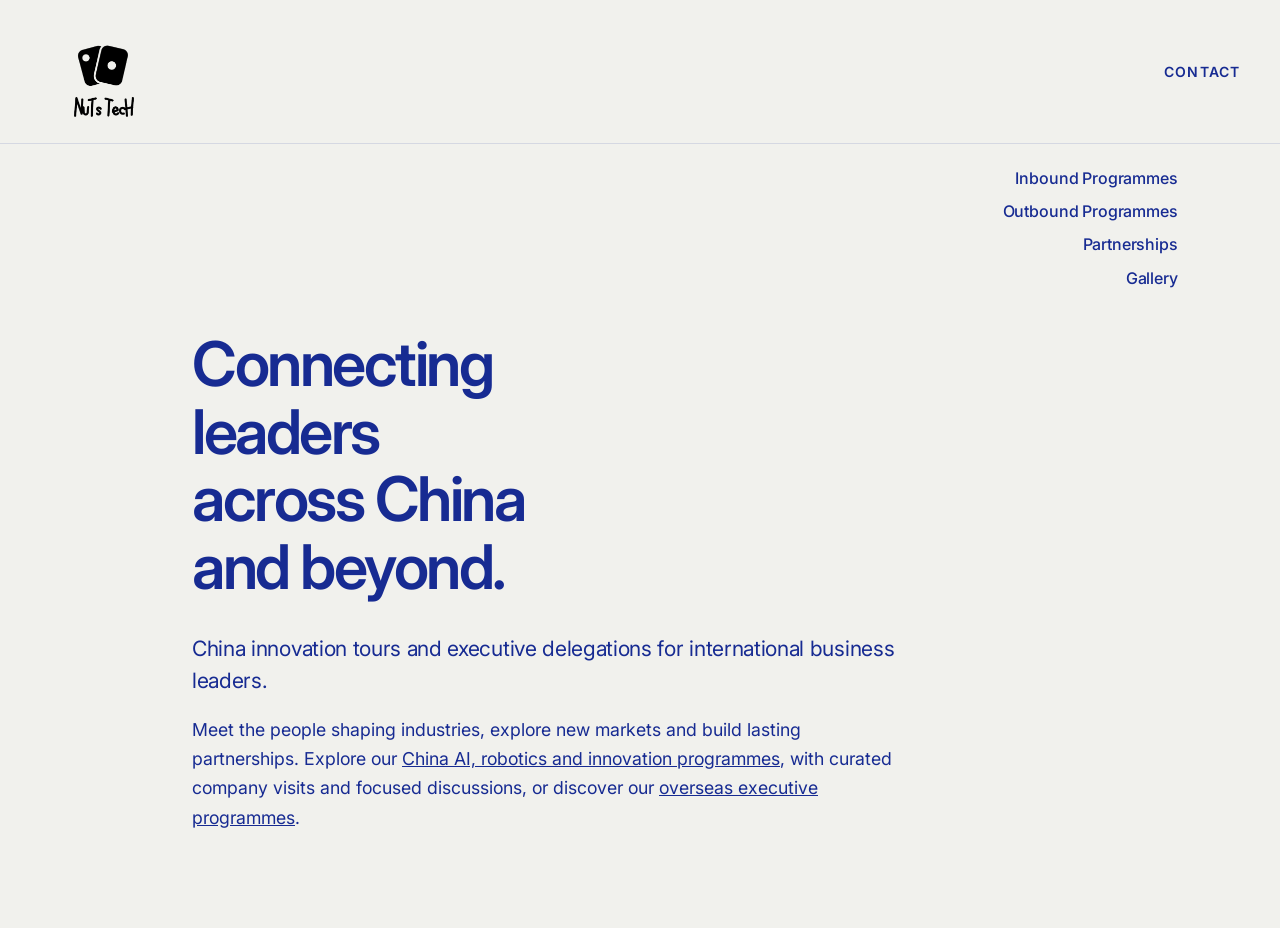
==== index.html @ b1cf5e34 "Update index.html Update contact email" ====
<!doctype html>
<html lang="en">
<head>
<meta charset="UTF-8" />
<meta name="viewport" content="width=device-width, initial-scale=1.0" />
<title>China Innovation Tours &amp; Executive Delegations | Nuts Tech</title>
<meta name="description" content="Explore China innovation tours for international executives, with AI and robotics company visits, business delegations and cross-border partnerships." />
<link rel="canonical" href="https://nutstech.io/">
<meta property="og:type" content="website">
<meta property="og:site_name" content="Nuts Tech">
<meta property="og:title" content="China Innovation Tours &amp; Executive Delegations | Nuts Tech">
<meta property="og:description" content="China innovation tours and executive delegations with company visits, AI and robotics insights, and cross-border connections.">
<meta property="og:url" content="https://nutstech.io/">
<meta property="og:image" content="https://nutstech.io/images/gallery-optimized/deep-robotics-showroom-1200.jpg">
<meta property="og:image:alt" content="Executive delegation visiting a robotics showroom in China">
<meta name="twitter:card" content="summary_large_image">
<script type="application/ld+json">
{
  "@context": "https://schema.org",
  "@graph": [
    {
      "@type": "Organization",
      "@id": "https://nutstech.io/#organization",
      "name": "Nuts Tech",
      "url": "https://nutstech.io/",
      "logo": "https://nutstech.io/nuts-tech-logo.png",
      "email": "contact@nutstech.io"
    },
    {
      "@type": "WebSite",
      "@id": "https://nutstech.io/#website",
      "url": "https://nutstech.io/",
      "name": "Nuts Tech",
      "publisher": { "@id": "https://nutstech.io/#organization" },
      "inLanguage": "en"
    }
  ]
}
</script>
<link rel="preconnect" href="https://fonts.googleapis.com">
<link rel="preconnect" href="https://fonts.gstatic.com" crossorigin>
<link href="https://fonts.googleapis.com/css2?family=Inter:wght@400;500;600;700&display=swap" rel="stylesheet">
<style>
:root {
  --ground: #f1f1ed;
  --blue: #172b92;
  --accent: #1597ff;
  --line: rgba(23, 43, 146, .72);
  --soft-line: rgba(23, 43, 146, .16);
  --content-left: clamp(7rem, 15.8vw, 12rem);
  --content-right: clamp(3rem, 8vw, 7.5rem);
  --page-max: 1440px;
}
* { box-sizing: border-box; }
html { scroll-behavior: smooth; background: var(--ground); }
body {
  margin: 0;
  min-height: 100vh;
  background: var(--ground);
  color: var(--blue);
  font-family: 'Inter', Arial, sans-serif;
  -webkit-font-smoothing: antialiased;
  text-rendering: optimizeLegibility;
}
a { color: inherit; }
button, input, textarea, select { font: inherit; }
::selection { background: rgba(21,151,255,.2); }

.site-chrome {
  position: fixed;
  inset: 0 0 auto 0;
  z-index: 50;
  pointer-events: none;
}
.logo {
  position: fixed;
  top: 2.05rem;
  left: 1.55rem;
  pointer-events: auto;
  display: block;
}
.logo img {
  width: 92px;
  height: 92px;
  object-fit: contain;
  display: block;
}
.top-link {
  position: fixed;
  top: 4.7rem;
  right: var(--content-right);
  pointer-events: auto;
  text-decoration: none;
  text-transform: uppercase;
  font-size: 1.02rem;
  font-weight: 400;
  letter-spacing: -.015em;
  transition: color .2s ease, opacity .2s ease;
}
.top-link:hover { color: var(--accent); }

.page {
  min-height: 100svh;
  max-width: var(--page-max);
  margin: 0 auto;
  padding: 9.15rem var(--content-right) 4.75rem var(--content-left);
  position: relative;
  display: flex;
  flex-direction: column;
}
.eyebrow,
.section-label {
  text-transform: uppercase;
  font-weight: 700;
  letter-spacing: .30em;
}
.eyebrow {
  margin: 3.55rem 0 3.1rem;
  font-size: clamp(.95rem, 1.32vw, 1.3rem);
}
.section-label {
  margin: 3.2rem 0 3.5rem;
  font-size: clamp(.93rem, 1.15vw, 1.18rem);
}
.hero h1,
.page-title {
  margin: 0;
  color: var(--blue);
  font-weight: 700;
  letter-spacing: -.045em;
  line-height: 1.06;
}
.hero h1 {
  max-width: 525px;
  font-size: clamp(2.65rem, 4.6vw, 4.65rem);
}
.page-title {
  max-width: 680px;
  font-size: clamp(2.55rem, 4.25vw, 4.45rem);
}
.hero-copy {
  margin-top: 3.05rem;
  max-width: 800px;
}
.hero-copy .lead {
  margin: 0 0 1.75rem;
  font-size: clamp(1.03rem, 1.47vw, 1.48rem);
  line-height: 1.35;
  font-weight: 400;
}
.hero-copy .sub {
  margin: 0;
  max-width: 790px;
  font-size: clamp(.94rem, 1.13vw, 1.14rem);
  line-height: 1.34;
  font-weight: 500;
}
.hero-nav,
.page-nav {
  margin-top: auto;
  align-self: flex-end;
  display: flex;
  flex-direction: column;
  align-items: flex-end;
  gap: .72rem;
  padding-top: 3.8rem;
  font-size: clamp(1.02rem, 1.38vw, 1.38rem);
  font-style: italic;
  font-weight: 400;
  text-transform: uppercase;
}
.hero-nav a,
.page-nav a {
  text-decoration: none;
  transition: color .18s ease, transform .18s ease;
}
.hero-nav a:hover,
.hero-nav a.active,
.page-nav a:hover,
.page-nav a.active {
  color: var(--accent);
}
.hero-nav a:hover,
.page-nav a:hover { transform: translateX(-3px); }

.home-body { padding-top: 2.6rem; }
.home-body .intro-grid {
  width: min(940px, 100%);
  display: grid;
  grid-template-columns: 1.05fr .95fr;
  gap: 5.2rem;
  padding: 4.5rem 0 5.2rem;
  border-top: 1px solid var(--soft-line);
}
.home-body h2 {
  margin: 0;
  font-size: clamp(2rem, 3vw, 3.2rem);
  line-height: 1.08;
  letter-spacing: -.04em;
}
.home-body p {
  margin: 0;
  font-size: 1.06rem;
  line-height: 1.6;
  font-weight: 400;
}
.city-grid,
.steps-grid {
  display: grid;
  grid-template-columns: repeat(2, minmax(0, 1fr));
  gap: 3rem 5rem;
  width: min(920px, 100%);
  padding-top: .8rem;
}
.city-grid h3,
.steps-grid h3 {
  margin: 0 0 .5rem;
  font-size: 1.32rem;
}
.city-grid p,
.steps-grid p {
  margin: 0;
  font-size: 1rem;
  line-height: 1.48;
  font-weight: 400;
}
.step-num {
  display: block;
  margin-bottom: .78rem;
  font-size: .82rem;
  letter-spacing: .17em;
}

.landing-intro {
  margin: 2.75rem 0 4.35rem;
  max-width: 770px;
  font-size: 1.13rem;
  line-height: 1.5;
  font-weight: 400;
}
.programme-list {
  width: min(940px, 100%);
  margin-top: 1rem;
}
.programme-row {
  padding: 2.05rem 0 2.5rem;
  border-bottom: 1px solid var(--line);
}
.programme-row:first-child { padding-top: 0; }
.programme-head {
  display: grid;
  grid-template-columns: minmax(290px, 1fr) 1.72fr;
  gap: 2.5rem;
  align-items: baseline;
}
.programme-name,
.programme-meta {
  margin: 0;
  font-size: clamp(.98rem, 1.28vw, 1.28rem);
  line-height: 1.25;
}
.programme-name { font-weight: 700; }
.programme-meta { font-weight: 400; }
.programme-desc {
  margin: 1.95rem 0 0;
  max-width: 920px;
  font-size: clamp(.96rem, 1.18vw, 1.14rem);
  line-height: 1.38;
  font-weight: 400;
}
.pricing {
  width: min(940px, 100%);
  text-align: center;
  margin: 2.55rem 0 0;
  font-size: .91rem;
  line-height: 1.45;
  font-weight: 400;
}
.split {
  display: grid;
  grid-template-columns: 1fr 1fr;
  gap: 5.2rem;
  width: min(980px, 100%);
  margin-top: 1.05rem;
}
.split-card {
  padding-top: 1.65rem;
  border-top: 1px solid var(--line);
}
.split-card h3 { margin: 0 0 .8rem; font-size: 1.31rem; }
.split-card p { margin: 0; font-size: 1.03rem; line-height: 1.56; font-weight: 400; }
.subsection { margin-top: 4.7rem; width: min(980px, 100%); }
.subsection h2 {
  margin: 0 0 1.9rem;
  font-size: clamp(1.75rem, 2.5vw, 2.7rem);
  line-height: 1.1;
  letter-spacing: -.035em;
}

/* Contact */
.contact-page { padding-bottom: 3.2rem; }
.contact-title-wrap {
  width: min(900px, 100%);
  margin: 2.4rem auto 0;
  text-align: center;
}
.contact-title-wrap .section-label { margin: 0 0 2.2rem; }
.contact-title-wrap .page-title {
  max-width: 800px;
  margin: 0 auto;
  font-size: clamp(2.45rem, 4vw, 4.2rem);
}
.contact-title-wrap .contact-kicker {
  max-width: 650px;
  margin: 1.7rem auto 0;
  font-size: 1.03rem;
  line-height: 1.55;
  font-weight: 400;
}
.contact-panel {
  width: min(980px, 100%);
  margin: 4.15rem auto 0;
  padding: 2.4rem 0 2.6rem;
  border-top: 1px solid var(--line);
  border-bottom: 1px solid var(--line);
  display: grid;
  grid-template-columns: .72fr 1.28fr;
  gap: 5rem;
}
.contact-details {
  display: flex;
  flex-direction: column;
  justify-content: space-between;
  min-height: 100%;
}
.contact-details .detail-block + .detail-block { margin-top: 2rem; }
.detail-label {
  display: block;
  margin-bottom: .55rem;
  font-size: .72rem;
  letter-spacing: .16em;
  text-transform: uppercase;
  opacity: .74;
}
.contact-details a,
.contact-details p {
  margin: 0;
  font-size: 1.02rem;
  line-height: 1.55;
  font-weight: 400;
}
.contact-details a {
  width: fit-content;
  text-decoration: none;
  border-bottom: 1px solid currentColor;
}
.contact-details a:hover { color: var(--accent); }
.response-note {
  margin-top: 2.1rem !important;
  max-width: 285px;
  font-size: .88rem !important;
  opacity: .78;
}
.contact-form { width: 100%; }
.contact-form-grid {
  display: grid;
  grid-template-columns: 1fr 1fr;
  column-gap: 2.15rem;
  row-gap: 1.5rem;
}
.field.full { grid-column: 1 / -1; }
label {
  display: block;
  margin-bottom: .44rem;
  font-size: .72rem;
  letter-spacing: .15em;
  text-transform: uppercase;
  font-weight: 500;
}
input,
textarea {
  width: 100%;
  padding: .58rem 0 .72rem;
  border: 0;
  border-bottom: 1px solid rgba(23,43,146,.46);
  border-radius: 0;
  background: transparent;
  color: var(--blue);
  font-size: .98rem;
  font-weight: 400;
  outline: none;
  appearance: none;
}
textarea { min-height: 84px; resize: vertical; line-height: 1.48; }
input::placeholder,
textarea::placeholder { color: rgba(23,43,146,.45); }
input:focus,
textarea:focus { border-bottom-color: var(--blue); }
.form-footer {
  margin-top: 1.6rem;
  display: flex;
  align-items: center;
  justify-content: space-between;
  gap: 1rem;
}
.submit-btn {
  width: fit-content;
  padding: .76rem 1.42rem;
  border: 1px solid var(--blue);
  background: var(--blue);
  color: var(--ground);
  font-size: .79rem;
  letter-spacing: .12em;
  text-transform: uppercase;
  cursor: pointer;
  transition: background .18s ease, color .18s ease;
}
.submit-btn:hover { background: transparent; color: var(--blue); }
.form-note {
  margin: 0;
  max-width: 300px;
  text-align: right;
  font-size: .76rem;
  line-height: 1.4;
  font-weight: 400;
  opacity: .7;
}
.form-status {
  min-height: 1.3rem;
  margin: 1rem 0 0;
  font-size: .85rem;
  line-height: 1.45;
  font-weight: 400;
}
.form-status.success { color: var(--blue); }
.form-status.error { color: #7b1f1f; }
.hp-field { position: absolute !important; left: -9999px !important; }
.contact-page .page-nav { margin-top: 2.9rem; }

.thanks-page {
  align-items: flex-start;
  justify-content: center;
}
.thanks-page .page-title { max-width: 620px; }
.thanks-page p { max-width: 600px; font-size: 1.05rem; line-height: 1.6; font-weight: 400; }
.back-link { display: inline-block; margin-top: 2rem; text-decoration: none; border-bottom: 1px solid currentColor; }

footer {
  max-width: var(--page-max);
  margin: 0 auto;
  padding: 2rem var(--content-right) 2.4rem var(--content-left);
  display: flex;
  justify-content: space-between;
  gap: 2rem;
  font-size: .76rem;
  font-weight: 400;
  border-top: 1px solid var(--soft-line);
}

@media (max-width: 820px) {
  :root { --content-left: 2rem; --content-right: 2rem; }
  .logo { top: 1rem; left: .9rem; }
  .logo img { width: 72px; height: 72px; }
  .top-link { top: 2.15rem; right: 1.35rem; font-size: .88rem; }
  .page { padding-top: 7.2rem; padding-bottom: 3rem; }
  .hero { min-height: 100svh; }
  .eyebrow { margin-top: 2.1rem; margin-bottom: 1.9rem; letter-spacing: .19em; }
  .section-label { letter-spacing: .19em; margin-top: 2.2rem; }
  .hero h1,
  .page-title { max-width: 95%; }
  .hero-copy { margin-top: 2.25rem; }
  .hero-nav,
  .page-nav { font-size: .98rem; padding-top: 2.8rem; gap: .62rem; }
  .home-body .intro-grid,
  .split,
  .contact-panel,
  .contact-form-grid { grid-template-columns: 1fr; gap: 2.6rem; }
  .city-grid,
  .steps-grid { grid-template-columns: 1fr; gap: 2.25rem; }
  .programme-head { grid-template-columns: 1fr; gap: .42rem; }
  .programme-desc { margin-top: 1.2rem; }
  .landing-intro { margin-top: 2.2rem; }
  .contact-title-wrap { margin-top: 1.3rem; text-align: left; }
  .contact-title-wrap .section-label,
  .contact-title-wrap .page-title,
  .contact-title-wrap .contact-kicker { margin-left: 0; margin-right: 0; }
  .contact-panel { margin-top: 3rem; padding-top: 2rem; gap: 3rem; }
  .field.full { grid-column: auto; }
  .form-footer { align-items: flex-start; flex-direction: column; }
  .form-note { text-align: left; }
  footer { padding-left: 2rem; padding-right: 2rem; flex-direction: column; }
}

/* --- Shared persistent navigation --- */
.site-chrome {
  position: fixed !important;
  inset: 0 0 auto 0 !important;
  z-index: 100 !important;
  pointer-events: none !important;
}
.logo,
.top-link {
  position: fixed !important;
  z-index: 101 !important;
  pointer-events: auto !important;
}
.logo { top: 2.05rem !important; left: 1.55rem !important; }
.top-link { top: 4.7rem !important; right: var(--content-right) !important; }

.home-back {
  position: fixed;
  left: 1.55rem;
  bottom: calc(1.45rem + env(safe-area-inset-bottom));
  z-index: 105;
  width: 46px;
  height: 46px;
  display: inline-flex;
  align-items: center;
  justify-content: center;
  color: var(--blue);
  text-decoration: none;
  font-size: 2rem;
  line-height: 1;
  font-weight: 400;
  transition: color .18s ease, transform .18s ease;
}
.home-back:hover {
  color: var(--accent);
  transform: translateX(-3px);
}
.home-back:focus-visible,
.logo:focus-visible,
.top-link:focus-visible {
  outline: 2px solid var(--accent);
  outline-offset: 4px;
}

/* Homepage programme links replace the old bottom-right menu. */
.programme-index {
  width: min(920px, 100%);
  display: grid;
  grid-template-columns: repeat(3, minmax(0, 1fr));
  gap: 2.2rem 3rem;
  margin: .9rem 0 5.4rem;
}
.programme-index a {
  display: block;
  padding-top: 1.15rem;
  border-top: 1px solid var(--line);
  color: var(--blue);
  text-decoration: none;
  transition: color .18s ease, transform .18s ease;
}
.programme-index a:hover {
  color: var(--accent);
  transform: translateY(-2px);
}
.programme-index h3 {
  margin: 0 0 .55rem;
  font-size: 1.18rem;
  line-height: 1.25;
}
.programme-index p {
  margin: 0;
  font-size: .93rem;
  line-height: 1.5;
}

/* Outbound page: compact editorial programme list matching the supplied reference. */
.outbound-list-page {
  min-height: 100svh;
  justify-content: center;
  padding-top: 8.8rem;
  padding-bottom: 5.2rem;
}
.outbound-list-page .programme-list {
  width: min(940px, 100%);
  margin: 0;
}
.outbound-list-page .pricing {
  margin-top: 2.35rem;
}

@media (max-width: 820px) {
  .logo { top: 1rem !important; left: .9rem !important; }
  .top-link { top: 2.15rem !important; right: 1.35rem !important; }
  .home-back {
    left: .75rem;
    bottom: calc(.8rem + env(safe-area-inset-bottom));
    width: 44px;
    height: 44px;
    font-size: 1.85rem;
  }
  .programme-index {
    grid-template-columns: 1fr;
    gap: 1.65rem;
    margin-bottom: 4rem;
  }
  .programme-index a { padding-top: 1rem; }
  .outbound-list-page {
    justify-content: flex-start;
    padding-top: 8.2rem;
    padding-bottom: 5.6rem;
  }
}


/* --- Sticky contained header bar --- */
.site-chrome {
  position: sticky !important;
  top: 0 !important;
  left: auto !important;
  right: auto !important;
  width: 100% !important;
  height: 116px !important;
  z-index: 1000 !important;
  display: flex !important;
  align-items: center !important;
  justify-content: space-between !important;
  padding: 0 var(--content-right) 0 1.55rem !important;
  background: rgba(241, 241, 237, .98) !important;
  border-bottom: 1px solid rgba(23, 43, 146, .12) !important;
  pointer-events: auto !important;
}

.site-chrome .logo,
.site-chrome .top-link {
  position: static !important;
  inset: auto !important;
  pointer-events: auto !important;
}

.site-chrome .logo {
  display: flex !important;
  align-items: center !important;
  height: 100% !important;
}

.site-chrome .logo img {
  width: 82px !important;
  height: 82px !important;
  object-fit: contain !important;
  display: block !important;
}

.site-chrome .top-link {
  display: inline-flex !important;
  align-items: center !important;
  height: 100% !important;
  margin: 0 !important;
}

/* Header now occupies its own row, so page content never sits underneath it. */
.page {
  padding-top: 3.25rem !important;
}

.outbound-list-page {
  padding-top: 3.25rem !important;
}

@media (max-width: 820px) {
  .site-chrome {
    height: 78px !important;
    padding: 0 1.25rem 0 .85rem !important;
  }

  .site-chrome .logo img {
    width: 62px !important;
    height: 62px !important;
  }

  .site-chrome .top-link {
    font-size: .82rem !important;
    letter-spacing: .01em !important;
  }

  .page,
  .outbound-list-page {
    padding-top: 2rem !important;
  }
}


/* --- Homepage: only the content shown in the supplied reference --- */
body.home-page {
  overflow-x: hidden;
}

.home-page main {
  min-height: calc(100svh - 116px);
}

.home-page .hero {
  min-height: calc(100svh - 116px) !important;
  padding-top: clamp(3.5rem, 7vh, 5.75rem) !important;
  padding-bottom: clamp(2.7rem, 5vh, 4rem) !important;
}

.home-page .hero .eyebrow {
  margin-top: 0;
}

.home-page .hero-nav {
  margin-top: auto;
  align-self: flex-end;
  padding-top: 2.5rem;
}

.home-page .hero-nav a {
  color: var(--accent);
}

.home-page .hero-nav a:hover {
  color: var(--blue);
}

@media (max-width: 820px) {
  .home-page main {
    min-height: calc(100svh - 78px);
  }

  .home-page .hero {
    min-height: calc(100svh - 78px) !important;
    padding: 2rem 1.35rem 2rem 1.35rem !important;
  }

  .home-page .hero .eyebrow {
    margin: .8rem 0 1.8rem;
    font-size: .82rem;
  }

  .home-page .hero h1 {
    font-size: clamp(2.35rem, 11.4vw, 3.55rem);
    max-width: 100%;
  }

  .home-page .hero-copy {
    margin-top: 2rem;
  }

  .home-page .hero-copy .lead {
    font-size: 1rem;
    margin-bottom: 1.2rem;
  }

  .home-page .hero-copy .sub {
    font-size: .88rem;
    line-height: 1.42;
  }

  .home-page .hero-nav {
    padding-top: 2.2rem;
    font-size: .95rem;
    gap: .58rem;
  }
}

</style>
<link rel="stylesheet" href="typography.css">
<link rel="stylesheet" href="site-header.css?v=9">
</head>
<body class="home-page">
<div class="site-chrome">
  <a class="logo" href="index.html" aria-label="Nuts Tech home"><img src="nuts-tech-logo.png" alt="Nuts Tech logo"></a>
  <a class="top-link" href="contact.html">CONTACT</a>
</div>
<main>
<section class="page hero">
  <nav class="hero-nav" aria-label="Main programme pages">
    <a href="inbound.html">Inbound Programmes</a>
    <a href="outbound.html">Outbound Programmes</a>
    <a href="partnerships.html">Partnerships</a>
    <a href="gallery.html">Gallery</a>
  </nav>
  <h1>Connecting<br>leaders<br>across China<br>and beyond.</h1>

  <div class="hero-copy">
    <p class="lead">China innovation tours and executive delegations for international business leaders.</p>
    <p class="sub">Meet the people shaping industries, explore new markets and build lasting partnerships. Explore our <a href="inbound.html">China AI, robotics and innovation programmes</a>, with curated company visits and focused discussions, or discover our <a href="outbound.html">overseas executive programmes</a>.</p>
  </div>

</section>
</main>
</body>
</html>
---- typography.css ----
/* Shared type system. Loaded after page-specific layout styles. */
:root {
  --font-body: 'Inter', -apple-system, BlinkMacSystemFont, 'Segoe UI', sans-serif;
  --type-small: .875rem;
  --type-body: clamp(1rem, .95rem + .2vw, 1.125rem);
  --type-lead: clamp(1.125rem, 1rem + .4vw, 1.375rem);
  --type-title: clamp(2.25rem, 1.45rem + 3vw, 4.25rem);
}
body {
  font-family: var(--font-body);
  font-size: var(--type-body);
  line-height: 1.6;
}
h1, h2, h3, p { overflow-wrap: break-word; }
h1, h2, h3 { text-wrap: balance; }
.hero h1, .page-title, .contact-title-wrap .page-title,
.home-page .hero h1 {
  font-size: var(--type-title);
  font-weight: 600;
  line-height: 1.1;
  letter-spacing: -.04em;
}
.hero h1, .home-page .hero h1 { max-width: 12ch; }
.eyebrow, .section-label, .home-page .hero .eyebrow {
  font-size: .8125rem;
  font-weight: 600;
  line-height: 1.5;
  letter-spacing: .14em;
}
.hero .eyebrow { margin-bottom: 2rem; }
.section-label { margin-bottom: 2.25rem; }
.hero-copy { max-width: 65ch; margin-top: 2rem; }
.hero-copy .lead, .home-page .hero-copy .lead {
  font-size: var(--type-lead);
  line-height: 1.5;
  letter-spacing: -.015em;
  margin-bottom: 1.15rem;
}
.hero-copy .sub, .home-page .hero-copy .sub,
.landing-intro, .programme-desc, .home-body p,
.city-grid p, .steps-grid p, .split-card p,
.programme-index p, .thanks-page p,
.contact-title-wrap .contact-kicker, .contact-intro {
  font-size: var(--type-body);
  font-weight: 400;
  line-height: 1.65;
  letter-spacing: 0;
  max-width: 65ch;
}
.home-body h2, .subsection h2 {
  font-size: clamp(1.75rem, 1.25rem + 1.6vw, 2.75rem);
  font-weight: 600;
  line-height: 1.18;
  letter-spacing: -.03em;
}
.city-grid h3, .steps-grid h3, .split-card h3,
.programme-index h3, .programme-name {
  font-size: clamp(1.125rem, 1.025rem + .3vw, 1.3125rem);
  line-height: 1.4;
  font-weight: 600;
  letter-spacing: -.02em;
}
.programme-meta {
  font-size: 1rem;
  line-height: 1.5;
  font-weight: 400;
}
.programme-desc { margin-top: 1.25rem; }
.hero-nav, .page-nav, .home-page .hero-nav {
  font-size: 1rem;
  font-style: normal;
  font-weight: 500;
  line-height: 1.5;
  letter-spacing: -.01em;
  text-transform: none;
  gap: .25rem;
}
.hero-nav a, .page-nav a { padding-block: .5rem; }
.home-page .hero-nav a { color: var(--blue); }
.home-page .hero-nav a:hover { color: #0b65b1; }
.site-chrome .top-link {
  font-size: .875rem !important;
  font-weight: 600;
  letter-spacing: .08em !important;
  line-height: 1.4;
}
label, .detail-label {
  font-size: var(--type-small);
  line-height: 1.5;
  font-weight: 500;
  letter-spacing: 0;
  text-transform: none;
  opacity: 1;
}
input, select, textarea {
  font-size: 1rem;
  line-height: 1.5;
}
input, select { min-height: 2.75rem; }
input::placeholder, textarea::placeholder { color: #626d9b; }
.form-guidance, .form-note, .form-status, .contact-bottom,
.pricing, footer, .response-note {
  font-size: var(--type-small);
  line-height: 1.6;
  opacity: 1;
}
.response-note { font-size: var(--type-small) !important; }
.contact-intro, .contact-bottom .contact-meta { opacity: 1; }
.submit-btn {
  font-size: var(--type-small);
  line-height: 1.5;
  font-weight: 600;
  letter-spacing: .06em;
  min-height: 2.75rem;
  opacity: 1;
}
a:focus-visible, button:focus-visible,
input:focus-visible, select:focus-visible, textarea:focus-visible {
  outline: 2px solid var(--blue);
  outline-offset: 4px;
}
.contact-form { max-width: 100%; }
@media (max-width: 820px) {
  .home-page .hero h1 { font-size: clamp(2.25rem, 8.8vw, 3.5rem); }
  .home-page .hero .eyebrow { margin-bottom: 1.5rem; }
  .hero-copy .lead, .home-page .hero-copy .lead { margin-bottom: 1rem; }
  .contact-form { width: 100%; }
  .contact-bottom .contact-meta span { display: block; }
  .contact-bottom .contact-meta span + span::before { content: none; }
}

.programme-desc.departure-note {
  display: block;
  margin-top: 1rem;
  font-weight: 700;
}
---- site-header.css ----
/* Shared header sizing. Loaded after each page's legacy header styles. */
.site-chrome {
  height: 144px !important;
  padding: 0 clamp(1.25rem, 4vw, 2.5rem) !important;
  gap: 2rem;
  display: flex !important;
  align-items: center !important;
  justify-content: space-between !important;
}

.site-chrome .logo {
  width: 128px;
  height: 128px !important;
  overflow: visible;
  flex: none;
  display: flex !important;
  align-items: center !important;
  justify-content: center !important;
}

.site-chrome .logo img {
  width: 128px !important;
  height: 128px !important;
  object-fit: contain !important;
  transform: none;
}

.site-chrome .top-link {
  display: inline-flex !important;
  align-items: center !important;
  justify-content: center !important;
  height: auto !important;
  margin: 0 0 0 auto !important;
  padding: 0 !important;
  line-height: 1 !important;
  color: var(--blue);
  font-size: .875rem !important;
  font-weight: 600;
  letter-spacing: .08em !important;
  text-decoration: none;
  text-transform: uppercase;
  transition: color .18s ease;
}

.site-chrome .top-link:hover { color: #0b65b1; }

.page,
.home-page .hero { padding-top: 1.25rem !important; }

.page-nav,
.hero-nav {
  width: 100%;
  margin: 0 0 clamp(1.5rem, 3vw, 2.5rem) !important;
  padding: 0 !important;
  align-self: flex-end !important;
  display: flex !important;
  flex-direction: column !important;
  align-items: flex-end !important;
  justify-content: flex-start !important;
  gap: .34rem !important;
  white-space: nowrap;
}

.page-nav a[aria-current="page"] { color: var(--accent); }

.page-nav a,
.hero-nav a { padding-block: .12rem !important; }

@media (max-width: 900px) {
  .site-chrome {
    height: 104px !important;
    padding: 0 1.25rem 0 .8rem !important;
  }

  .site-chrome .logo {
    width: 90px;
    height: 90px !important;
  }

  .site-chrome .logo img {
    width: 90px !important;
    height: 90px !important;
    /* Compensate for the artwork's extra transparent space above. */
    transform: translateY(-6px) !important;
  }

  .site-chrome .top-link { font-size: .82rem !important; }

  .page-nav,
  .hero-nav {
    margin-bottom: 1.5rem !important;
    gap: .28rem !important;
    font-size: .72rem !important;
  }

  .page,
  .home-page .hero { padding-top: .75rem !important; }

  footer {
    flex-direction: column !important;
    align-items: center !important;
    justify-content: center !important;
    gap: .4rem !important;
    padding-inline: 1rem !important;
    font-size: .66rem !important;
    text-align: center !important;
  }

  footer span { width: 100%; }
}

@media (max-width: 360px) {
  .page-nav,
  .hero-nav {
    gap: .24rem !important;
    font-size: .64rem !important;
  }
}
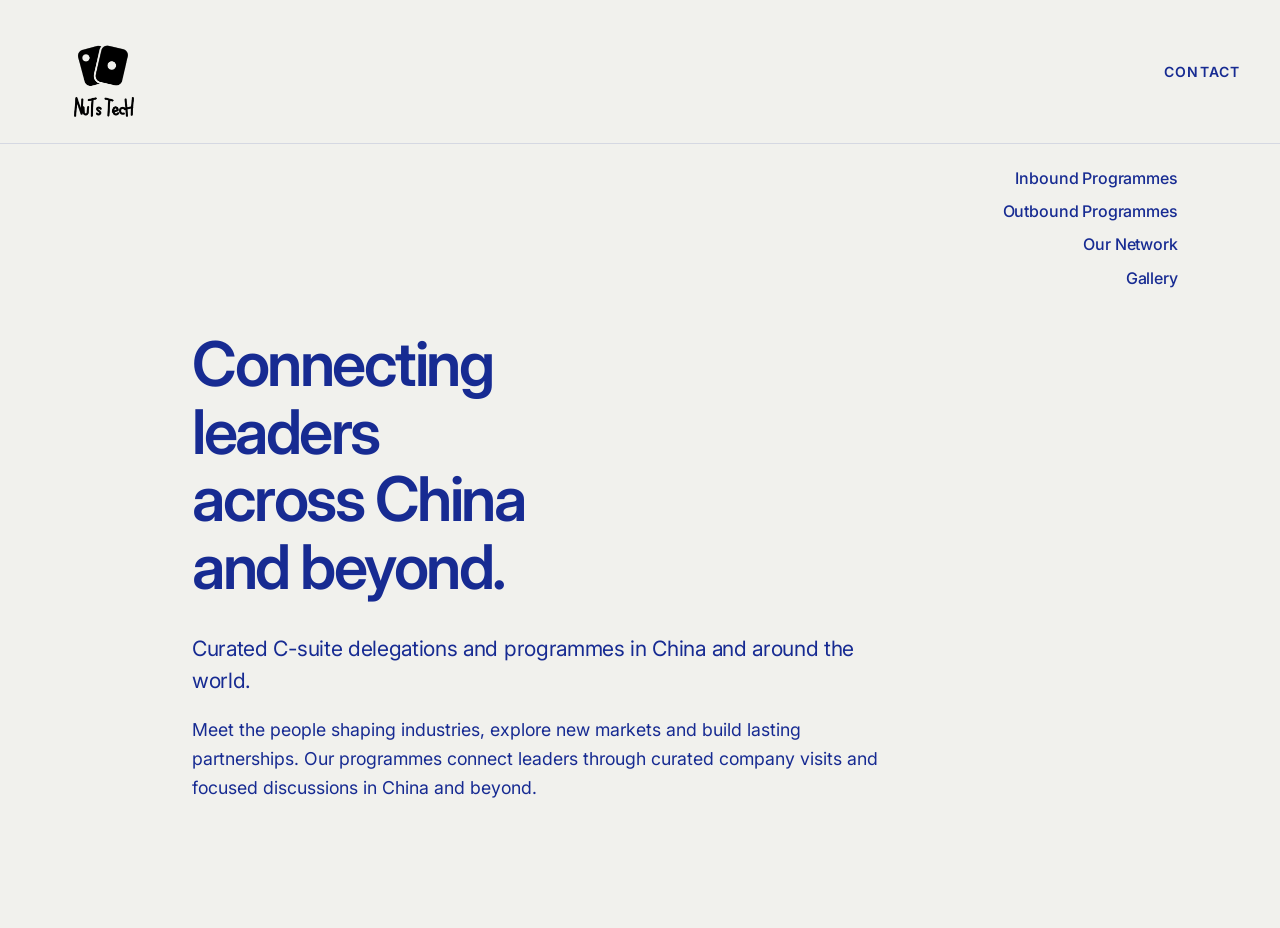
==== commit 835aae5c: "Update index.html Updated partnerships to our network" ====
--- a/index.html
+++ b/index.html
@@ -3,40 +3,8 @@
 <head>
 <meta charset="UTF-8" />
 <meta name="viewport" content="width=device-width, initial-scale=1.0" />
-<title>China Innovation Tours &amp; Executive Delegations | Nuts Tech</title>
-<meta name="description" content="Explore China innovation tours for international executives, with AI and robotics company visits, business delegations and cross-border partnerships." />
-<link rel="canonical" href="https://nutstech.io/">
-<meta property="og:type" content="website">
-<meta property="og:site_name" content="Nuts Tech">
-<meta property="og:title" content="China Innovation Tours &amp; Executive Delegations | Nuts Tech">
-<meta property="og:description" content="China innovation tours and executive delegations with company visits, AI and robotics insights, and cross-border connections.">
-<meta property="og:url" content="https://nutstech.io/">
-<meta property="og:image" content="https://nutstech.io/images/gallery-optimized/deep-robotics-showroom-1200.jpg">
-<meta property="og:image:alt" content="Executive delegation visiting a robotics showroom in China">
-<meta name="twitter:card" content="summary_large_image">
-<script type="application/ld+json">
-{
-  "@context": "https://schema.org",
-  "@graph": [
-    {
-      "@type": "Organization",
-      "@id": "https://nutstech.io/#organization",
-      "name": "Nuts Tech",
-      "url": "https://nutstech.io/",
-      "logo": "https://nutstech.io/nuts-tech-logo.png",
-      "email": "contact@nutstech.io"
-    },
-    {
-      "@type": "WebSite",
-      "@id": "https://nutstech.io/#website",
-      "url": "https://nutstech.io/",
-      "name": "Nuts Tech",
-      "publisher": { "@id": "https://nutstech.io/#organization" },
-      "inLanguage": "en"
-    }
-  ]
-}
-</script>
+<meta name="description" content="Nuts Tech curates c-suites delegations, programmes and partnerships connecting leaders with innovation and opportunity in China and beyond." />
+<title>Nuts Tech — Global C-Suite Programmes</title>
 <link rel="preconnect" href="https://fonts.googleapis.com">
 <link rel="preconnect" href="https://fonts.gstatic.com" crossorigin>
 <link href="https://fonts.googleapis.com/css2?family=Inter:wght@400;500;600;700&display=swap" rel="stylesheet">
@@ -758,7 +726,7 @@
 
 </style>
 <link rel="stylesheet" href="typography.css">
-<link rel="stylesheet" href="site-header.css?v=9">
+<link rel="stylesheet" href="site-header.css?v=7">
 </head>
 <body class="home-page">
 <div class="site-chrome">
@@ -770,14 +738,14 @@
   <nav class="hero-nav" aria-label="Main programme pages">
     <a href="inbound.html">Inbound Programmes</a>
     <a href="outbound.html">Outbound Programmes</a>
-    <a href="partnerships.html">Partnerships</a>
+    <a href="partnerships.html">Our Network</a>
     <a href="gallery.html">Gallery</a>
   </nav>
   <h1>Connecting<br>leaders<br>across China<br>and beyond.</h1>
 
   <div class="hero-copy">
-    <p class="lead">China innovation tours and executive delegations for international business leaders.</p>
-    <p class="sub">Meet the people shaping industries, explore new markets and build lasting partnerships. Explore our <a href="inbound.html">China AI, robotics and innovation programmes</a>, with curated company visits and focused discussions, or discover our <a href="outbound.html">overseas executive programmes</a>.</p>
+    <p class="lead">Curated C-suite delegations and programmes in China and around the world.</p>
+    <p class="sub">Meet the people shaping industries, explore new markets and build lasting partnerships. Our programmes connect leaders through curated company visits and focused discussions in China and beyond.</p>
   </div>
 
 </section>
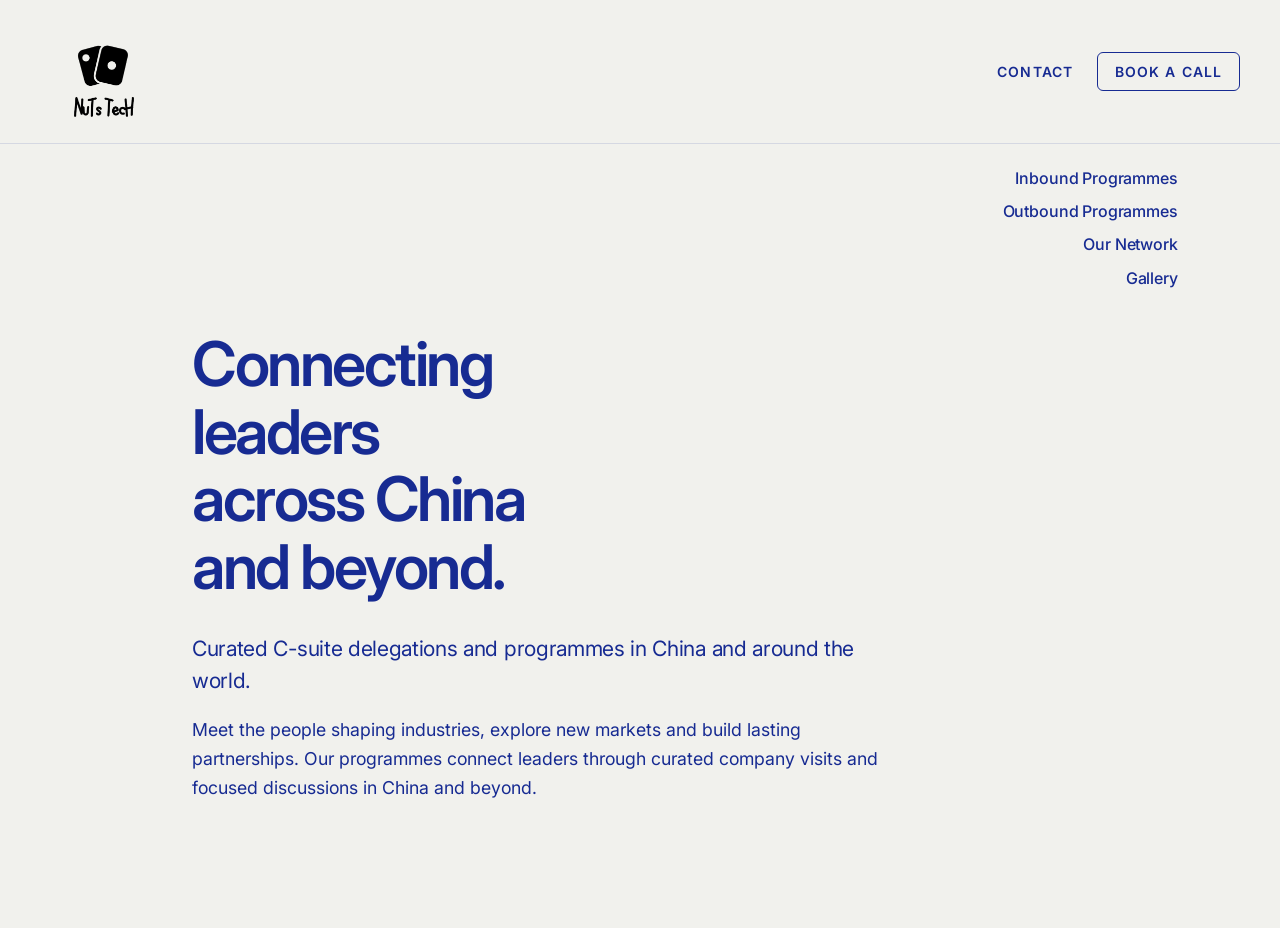
==== commit 909207e3: "Add a Book a call page and header button - New schedule.html: visitors request a call with two prefe" ====
--- a/index.html
+++ b/index.html
@@ -726,12 +726,13 @@
 
 </style>
 <link rel="stylesheet" href="typography.css">
-<link rel="stylesheet" href="site-header.css?v=7">
+<link rel="stylesheet" href="site-header.css?v=8">
 </head>
 <body class="home-page">
 <div class="site-chrome">
   <a class="logo" href="index.html" aria-label="Nuts Tech home"><img src="nuts-tech-logo.png" alt="Nuts Tech logo"></a>
   <a class="top-link" href="contact.html">CONTACT</a>
+  <a class="top-link top-cta" href="schedule.html">BOOK A CALL</a>
 </div>
 <main>
 <section class="page hero">
--- a/site-header.css
+++ b/site-header.css
@@ -44,6 +44,24 @@
 
 .site-chrome .top-link:hover { color: #0b65b1; }
 
+/* "Book a call" button beside CONTACT */
+.site-chrome .top-cta {
+  /* the header already spaces items 2rem apart; pull the button in a bit */
+  margin-left: -.5rem !important;
+  padding: .7rem 1.05rem !important;
+  white-space: nowrap;
+  border: 1px solid var(--blue);
+  border-radius: 6px;
+  transition: color .18s ease, background .18s ease, border-color .18s ease;
+}
+.site-chrome .top-cta:hover,
+.site-chrome .top-cta[aria-current="page"] {
+  background: var(--blue);
+  border-color: var(--blue);
+  color: var(--ground);
+}
+.site-chrome .top-link[aria-current="page"]:not(.top-cta) { color: var(--accent); }
+
 .page,
 .home-page .hero { padding-top: 1.25rem !important; }
 
@@ -85,6 +103,7 @@
   }
 
   .site-chrome .top-link { font-size: .82rem !important; }
+  .site-chrome .top-cta { padding: .55rem .75rem !important; margin-left: -1rem !important; letter-spacing: .05em !important; }
 
   .page-nav,
   .hero-nav {
@@ -110,6 +129,7 @@
 }
 
 @media (max-width: 360px) {
+  .site-chrome .top-cta { padding: .5rem .6rem !important; margin-left: -1.25rem !important; font-size: .74rem !important; }
   .page-nav,
   .hero-nav {
     gap: .24rem !important;
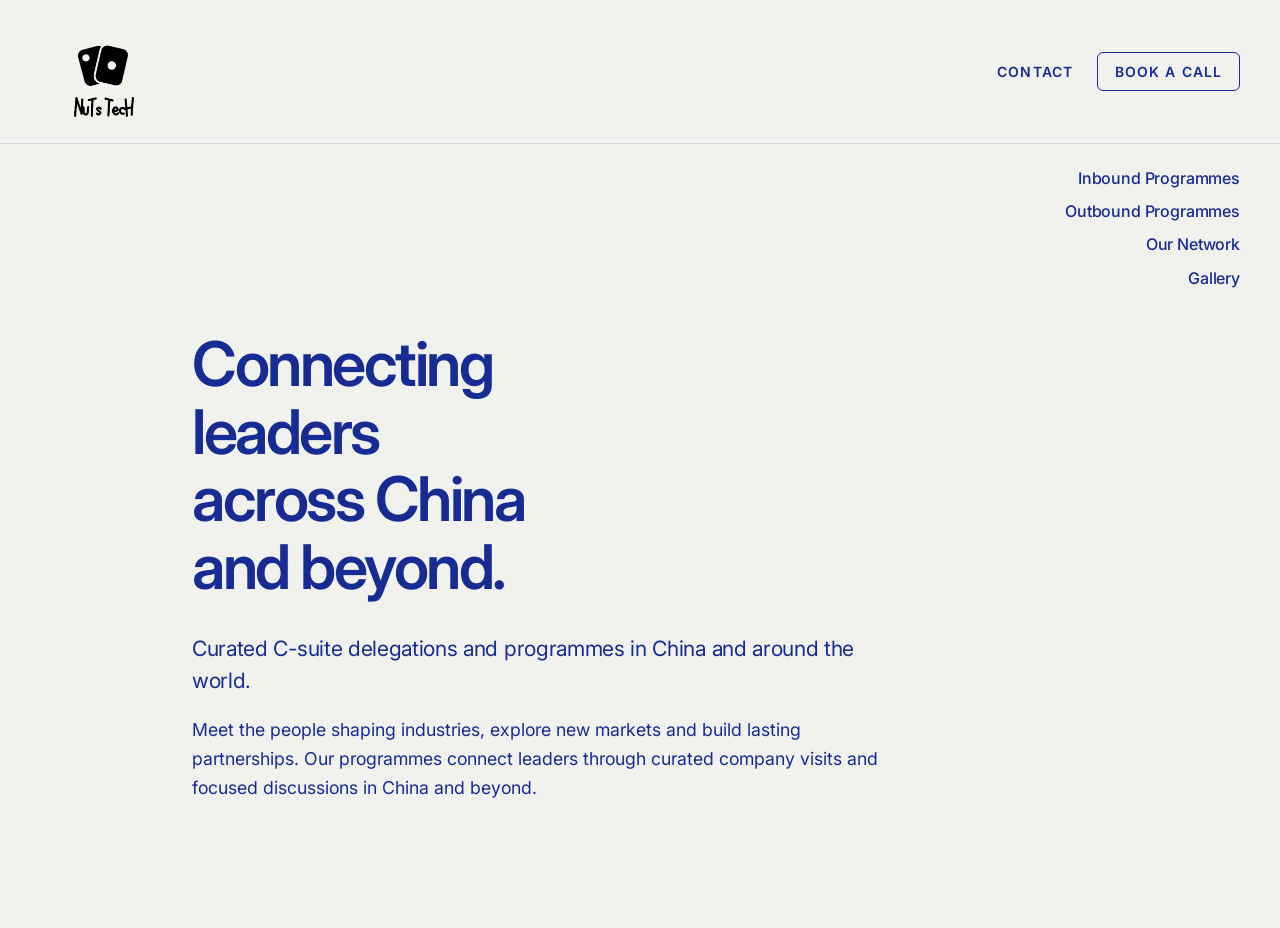
==== commit f0f2348c: "Align the page menu with the header button on desktop The page menu sat at the content column's righ" ====
--- a/index.html
+++ b/index.html
@@ -726,7 +726,7 @@
 
 </style>
 <link rel="stylesheet" href="typography.css">
-<link rel="stylesheet" href="site-header.css?v=8">
+<link rel="stylesheet" href="site-header.css?v=9">
 </head>
 <body class="home-page">
 <div class="site-chrome">
--- a/site-header.css
+++ b/site-header.css
@@ -1,7 +1,9 @@
 /* Shared header sizing. Loaded after each page's legacy header styles. */
+:root { --header-pad: clamp(1.25rem, 4vw, 2.5rem); }
+
 .site-chrome {
   height: 144px !important;
-  padding: 0 clamp(1.25rem, 4vw, 2.5rem) !important;
+  padding: 0 var(--header-pad) !important;
   gap: 2rem;
   display: flex !important;
   align-items: center !important;
@@ -84,6 +86,15 @@
 .page-nav a,
 .hero-nav a { padding-block: .12rem !important; }
 
+/* Desktop: line the page menu up with the right edge of the header button */
+@media (min-width: 901px) {
+  .page-nav,
+  .hero-nav {
+    margin-right: calc(var(--header-pad) - max(0px, (100vw - var(--page-max)) / 2) - var(--content-right)) !important;
+    width: auto !important;
+  }
+}
+
 @media (max-width: 900px) {
   .site-chrome {
     height: 104px !important;
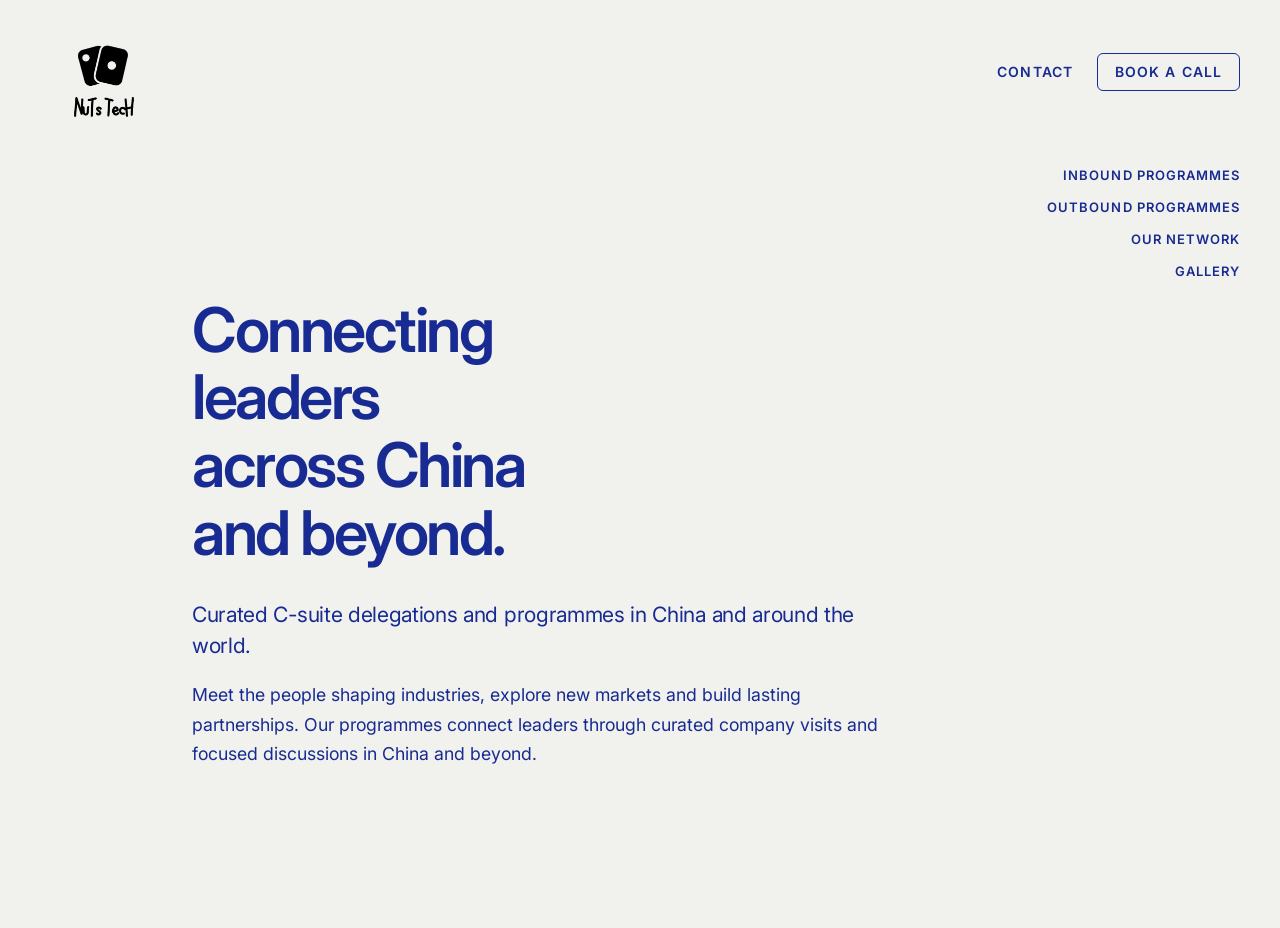
==== commit 7e002e4d: "Tidy the header corner: small-caps menu, no divider, tighter spacing - Page menu set in small upperc" ====
--- a/index.html
+++ b/index.html
@@ -726,7 +726,7 @@
 
 </style>
 <link rel="stylesheet" href="typography.css">
-<link rel="stylesheet" href="site-header.css?v=9">
+<link rel="stylesheet" href="site-header.css?v=10">
 </head>
 <body class="home-page">
 <div class="site-chrome">
--- a/site-header.css
+++ b/site-header.css
@@ -95,6 +95,24 @@
   }
 }
 
+/* Header corner: no divider, menu set in small caps to match CONTACT */
+.site-chrome { border-bottom: 0 !important; }
+.page-nav a,
+.hero-nav a {
+  text-transform: uppercase;
+  letter-spacing: .08em;
+  font-weight: 600;
+}
+.page > .section-label { margin-top: 1.5rem !important; }
+@media (min-width: 901px) {
+  .page-nav,
+  .hero-nav {
+    font-size: .8125rem !important;
+    gap: .55rem !important;
+    margin-bottom: .75rem !important;
+  }
+}
+
 @media (max-width: 900px) {
   .site-chrome {
     height: 104px !important;
@@ -119,8 +137,9 @@
   .page-nav,
   .hero-nav {
     margin-bottom: 1.5rem !important;
-    gap: .28rem !important;
-    font-size: .72rem !important;
+    gap: .4rem !important;
+    font-size: .7rem !important;
+    letter-spacing: .06em;
   }
 
   .page,
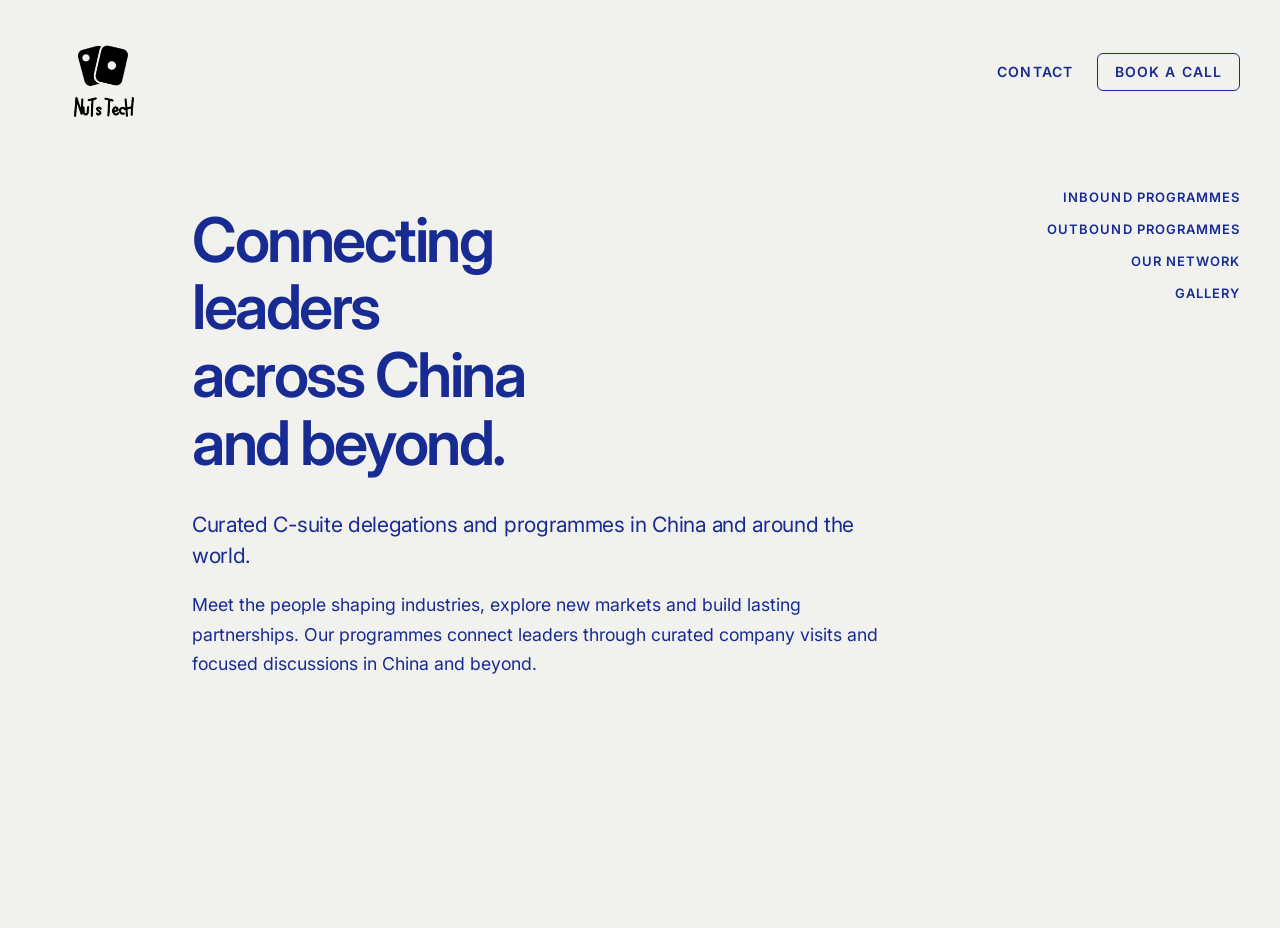
==== commit ab72be41: "Restore search metadata and add structured data for AI search Earlier SEO tags (canonical URLs, soci" ====
--- a/index.html
+++ b/index.html
@@ -3,8 +3,56 @@
 <head>
 <meta charset="UTF-8" />
 <meta name="viewport" content="width=device-width, initial-scale=1.0" />
-<meta name="description" content="Nuts Tech curates c-suites delegations, programmes and partnerships connecting leaders with innovation and opportunity in China and beyond." />
-<title>Nuts Tech — Global C-Suite Programmes</title>
+<meta name="description" content="Nuts Tech curates C-suite delegations and executive programmes in China and abroad: company visits, founder roundtables and partnerships across AI, robotics, finance and more." />
+<title>Nuts Tech — Executive Delegations &amp; C-Suite Programmes in China</title>
+<!-- Search & AI discovery -->
+<link rel="canonical" href="https://nutstech.io/" />
+<meta property="og:type" content="website" />
+<meta property="og:site_name" content="Nuts Tech" />
+<meta property="og:title" content="Nuts Tech — Executive Delegations &amp; C-Suite Programmes in China" />
+<meta property="og:description" content="Nuts Tech curates C-suite delegations and executive programmes in China and abroad: company visits, founder roundtables and partnerships across AI, robotics, finance and more." />
+<meta property="og:url" content="https://nutstech.io/" />
+<meta property="og:image" content="https://nutstech.io/images/gallery-optimized/shenzhen-executive-discussion-1200.jpg" />
+<meta property="og:image:alt" content="Executive delegation attending a presentation in Shenzhen" />
+<meta name="twitter:card" content="summary_large_image" />
+<script type="application/ld+json">
+{
+  "@context": "https://schema.org",
+  "@graph": [
+    {
+      "@type": "Organization",
+      "@id": "https://nutstech.io/#organization",
+      "name": "Nuts Tech",
+      "alternateName": "NuTs TecH",
+      "url": "https://nutstech.io/",
+      "logo": "https://nutstech.io/nuts-tech-logo.png",
+      "email": "contact@nutstech.io",
+      "slogan": "Connecting the world to China’s frontier",
+      "description": "Nuts Tech curates C-suite delegations, executive programmes and partnerships connecting leaders with China’s innovation ecosystem through company visits and focused discussions, with programmes in China and abroad.",
+      "knowsAbout": [
+        "Executive delegations to China",
+        "China innovation ecosystem",
+        "Artificial intelligence",
+        "Robotics",
+        "AI computing and data centres",
+        "Green energy",
+        "Cross-border partnerships"
+      ]
+    },
+    {
+      "@type": "WebSite",
+      "@id": "https://nutstech.io/#website",
+      "url": "https://nutstech.io/",
+      "name": "Nuts Tech",
+      "publisher": {
+        "@id": "https://nutstech.io/#organization"
+      },
+      "inLanguage": "en"
+    }
+  ]
+}
+</script>
+
 <link rel="preconnect" href="https://fonts.googleapis.com">
 <link rel="preconnect" href="https://fonts.gstatic.com" crossorigin>
 <link href="https://fonts.googleapis.com/css2?family=Inter:wght@400;500;600;700&display=swap" rel="stylesheet">
--- a/site-header.css
+++ b/site-header.css
@@ -113,6 +113,24 @@
   }
 }
 
+/* Wide screens: lift the menu up beside the page title, so the title on the
+   left and the menu on the right sit level and balance each other */
+@media (min-width: 1200px) {
+  .page,
+  .home-page .hero { position: relative; }
+  .page-nav,
+  .hero-nav {
+    position: absolute !important;
+    top: 2.6rem;
+    right: calc(var(--header-pad) - max(0px, (100vw - var(--page-max)) / 2));
+    width: auto !important;
+    margin: 0 !important;
+    z-index: 2;
+  }
+  .page > .section-label { margin-top: 2.6rem !important; }
+  .home-page .hero > h1 { margin-top: 2.6rem; }
+}
+
 @media (max-width: 900px) {
   .site-chrome {
     height: 104px !important;
